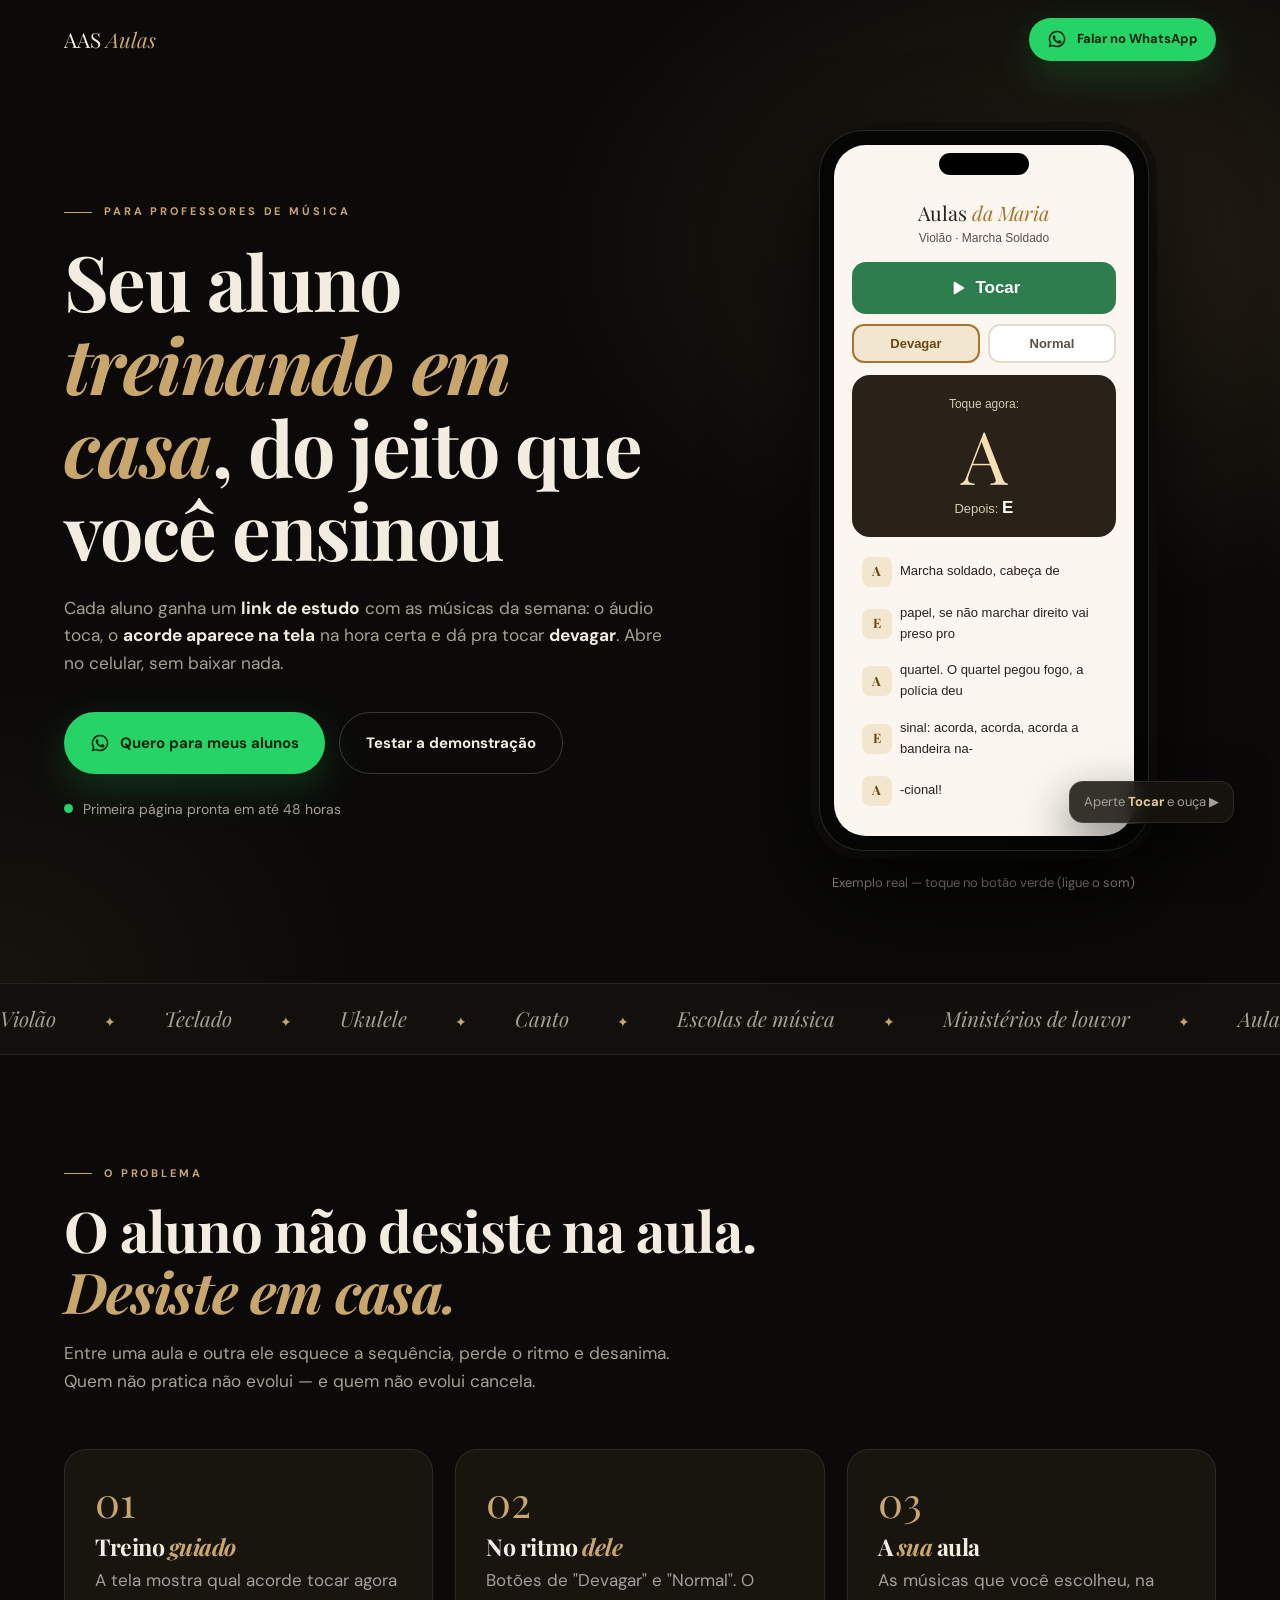
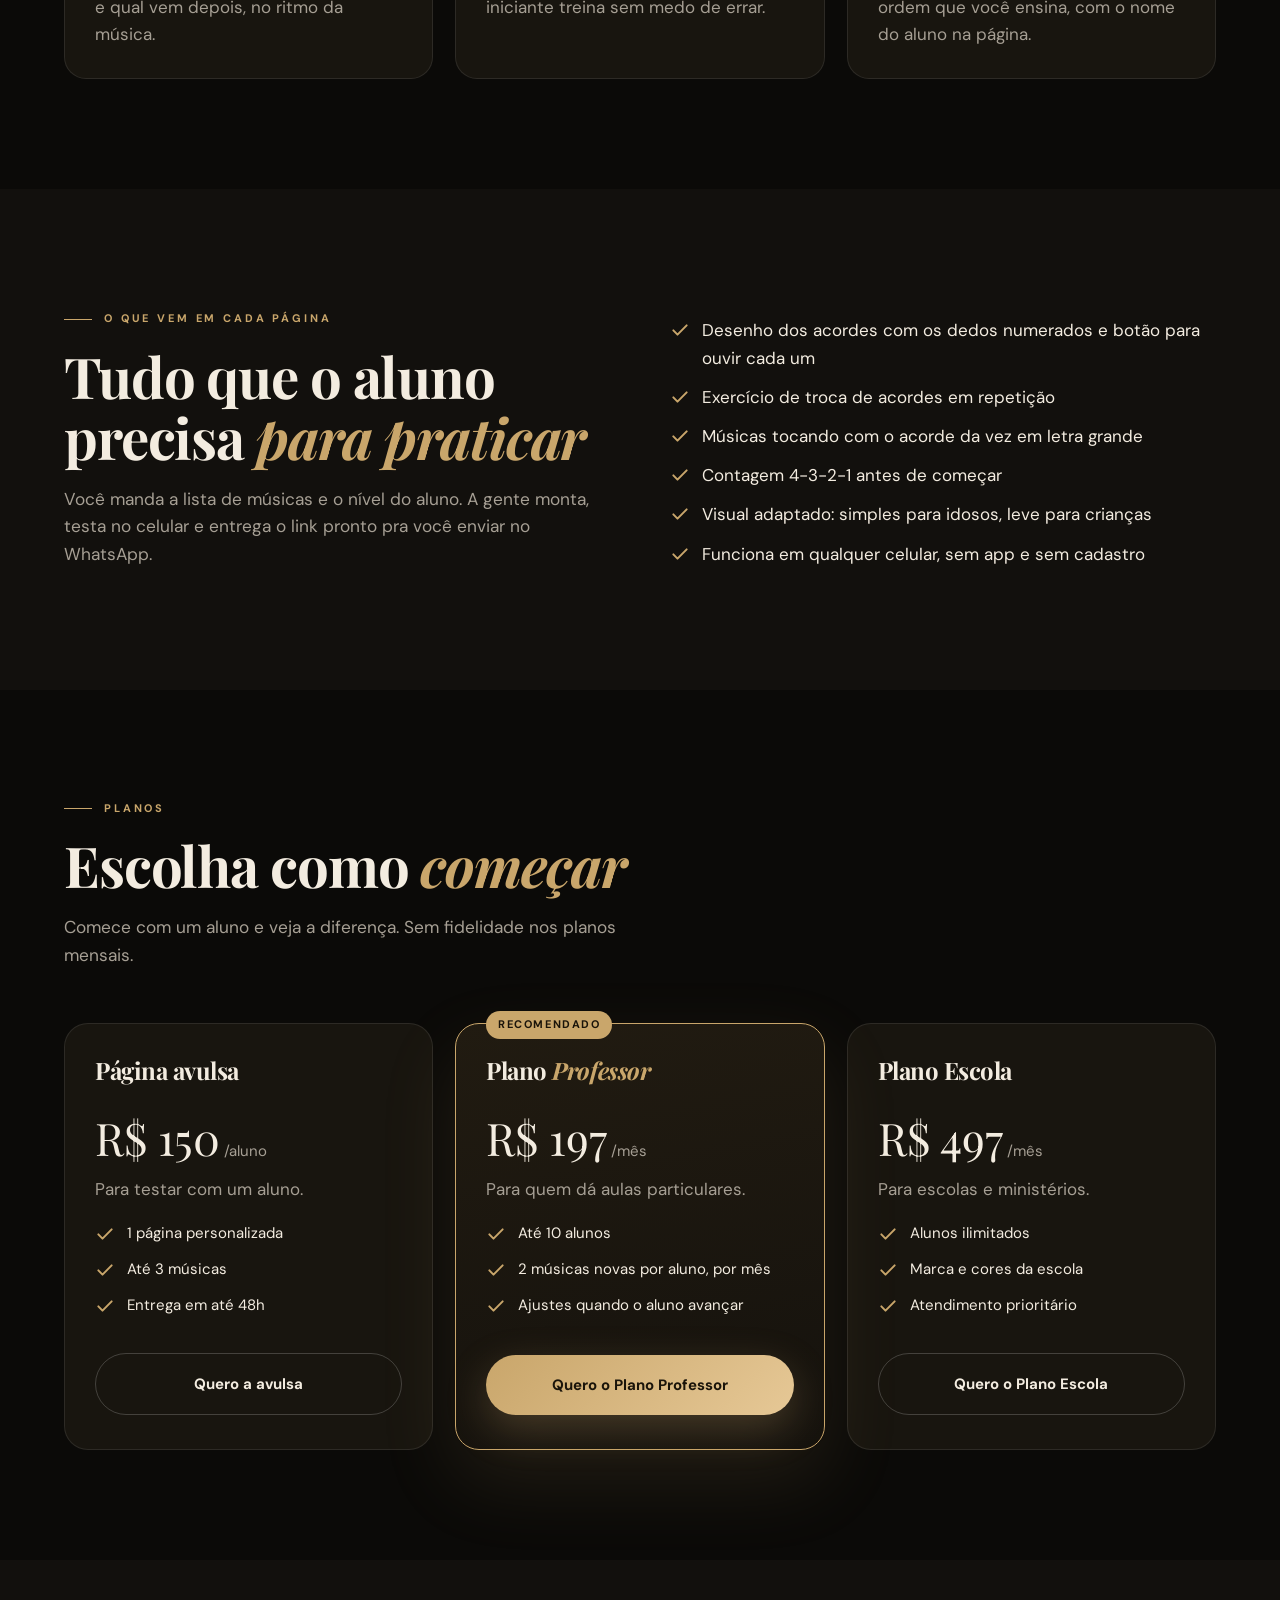
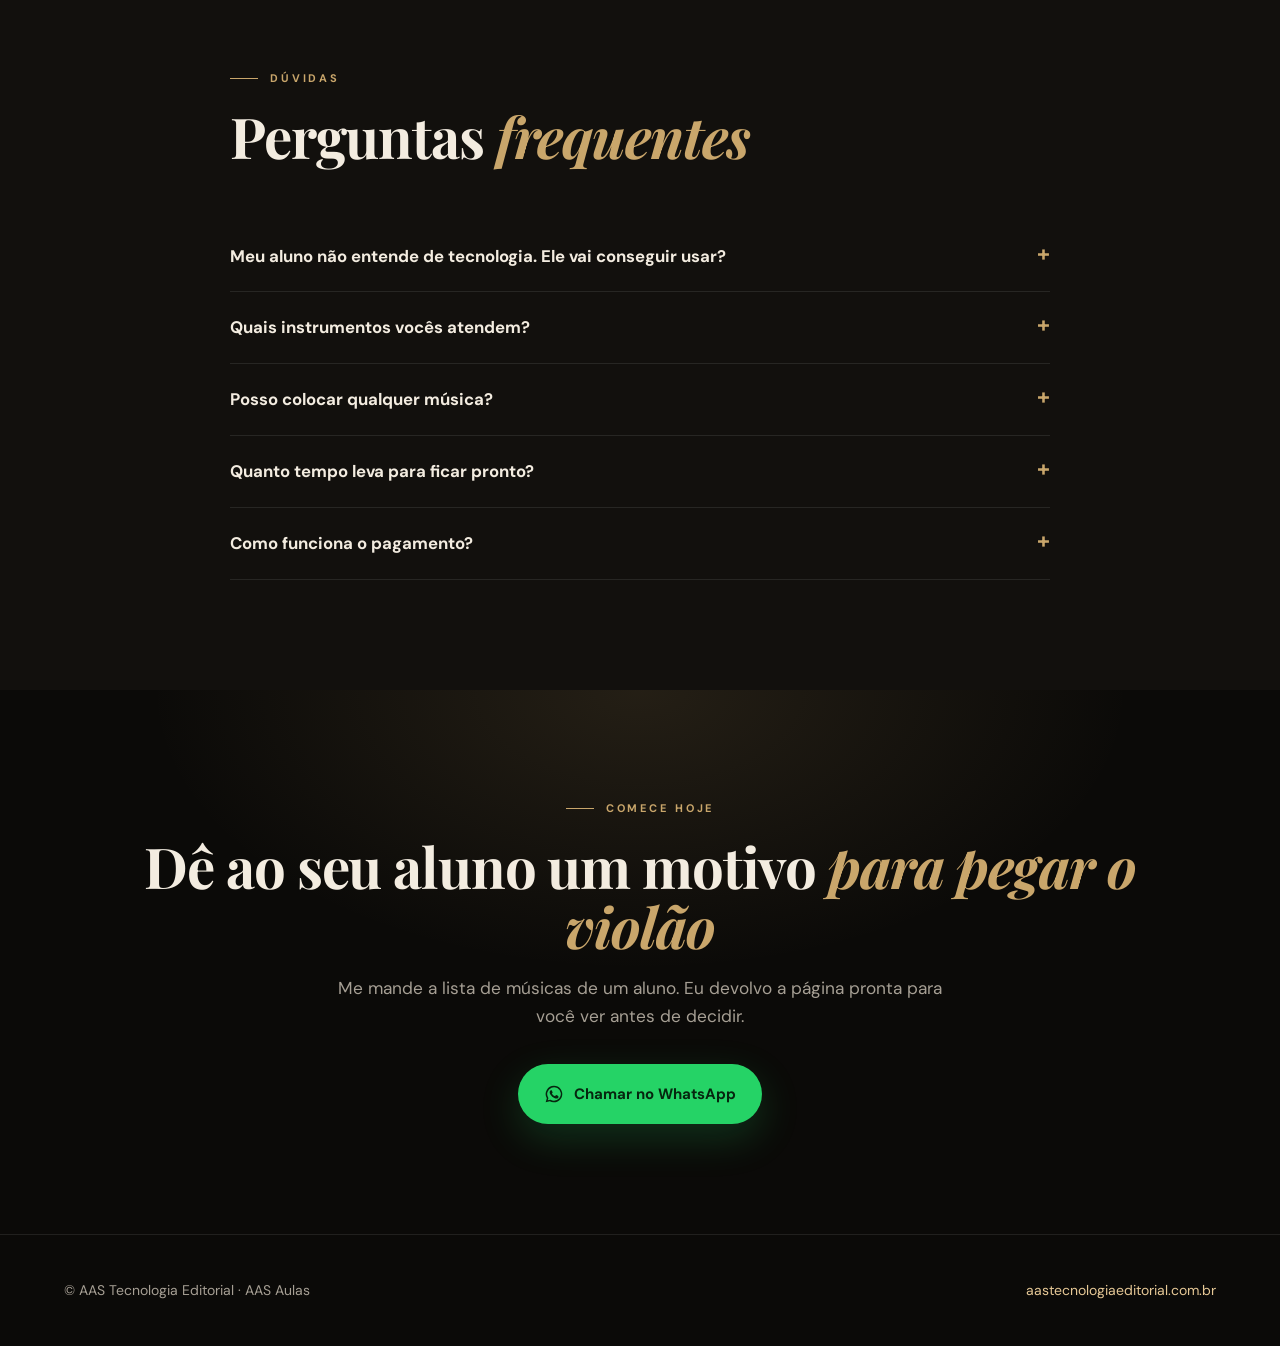
==== aulas/index.html @ a8a1e113 "Adiciona página AAS Aulas (/aulas) para professores de música Co-Authored-By: Claude Opus 5.5 <norep" ====
<!DOCTYPE html>
<html lang="pt-BR">
<head>
<meta charset="utf-8">
<meta name="viewport" content="width=device-width,initial-scale=1">
<title>AAS Aulas — aula interativa para professores de música</title>
<meta name="description" content="Páginas de estudo com áudio e acordes na tela para os alunos do seu curso de música treinarem em casa. Um link por aluno, sem baixar nada.">
<meta name="theme-color" content="#0b0a08">
<meta property="og:title" content="AAS Aulas — seu aluno treinando em casa">
<meta property="og:description" content="Páginas de estudo com áudio e acordes na tela, feitas para os alunos de cada professor.">
<meta name="twitter:card" content="summary">
<link rel="preconnect" href="https://fonts.googleapis.com">
<link rel="preconnect" href="https://fonts.gstatic.com" crossorigin>
<link href="https://fonts.googleapis.com/css2?family=Playfair+Display:ital,wght@0,600;0,700;1,600&family=DM+Sans:wght@400;500;700&display=swap" rel="stylesheet">
<style>
:root{--bg:#0b0a08;--bg2:#12100d;--panel:#18150f;--line:#ffffff17;--gold:#c9a66b;--gold2:#e6c896;--cream:#f3ece0;--muted:#a69f94;--wa:#25d366;
--serif:'Playfair Display',Georgia,serif;--sans:'DM Sans',system-ui,sans-serif}
*{box-sizing:border-box;margin:0;padding:0}
html{scroll-behavior:smooth}
body{background:var(--bg);color:var(--cream);font-family:var(--sans);font-size:17px;line-height:1.6;-webkit-font-smoothing:antialiased;overflow-x:hidden}
.wrap{width:min(1180px,90%);margin:auto}
section{padding:110px 0}
.alt{background:var(--bg2)}
.eyebrow{display:flex;align-items:center;gap:12px;font-size:11px;text-transform:uppercase;letter-spacing:.26em;color:var(--gold);font-weight:700;margin-bottom:18px}
.eyebrow::before{content:"";width:28px;height:1px;background:var(--gold)}
h1,h2,h3{font-family:var(--serif);letter-spacing:-.02em;line-height:1.08}
h1{font-size:clamp(2.6rem,6vw,5.4rem)}
h2{font-size:clamp(2.1rem,4.4vw,3.6rem);margin-bottom:18px}
h3{font-size:1.45rem;margin-bottom:8px}
h1 em,h2 em,h3 em{color:var(--gold);font-style:italic}
.lead{color:var(--muted);font-size:1.08rem;max-width:620px}
.lead b,.card b{color:var(--cream)}
.head{max-width:720px;margin-bottom:54px}
header{position:fixed;inset:0 0 auto;z-index:50;padding:18px 0;transition:.4s}
header.scrolled{background:#0b0a08cc;backdrop-filter:blur(14px);-webkit-backdrop-filter:blur(14px);border-bottom:1px solid var(--line);padding:12px 0}
header .wrap{display:flex;justify-content:space-between;align-items:center;gap:14px}
.logo{font-family:var(--serif);font-size:1.3rem}.logo em{color:var(--gold)}
.btn{display:inline-flex;align-items:center;justify-content:center;gap:10px;padding:18px 26px;border-radius:999px;font-weight:700;font-size:15px;border:0;cursor:pointer;text-decoration:none;transition:.3s;font-family:var(--sans)}
.btn:hover{transform:translateY(-3px)}
.btn:focus-visible,button:focus-visible{outline:2px solid var(--gold2);outline-offset:3px}
.btn svg{width:20px;height:20px}
.btn-gold{background:linear-gradient(135deg,var(--gold),var(--gold2));color:#1a140a;box-shadow:0 14px 40px #c9a66b44}
.btn-wa{background:var(--wa);color:#06260f;box-shadow:0 14px 40px #25d36633}
.btn-ghost{background:transparent;color:var(--cream);border:1px solid #ffffff30}
.btn-sm{padding:11px 18px;font-size:13px}
.hero{min-height:100svh;display:flex;align-items:center;padding:130px 0 90px;background:radial-gradient(900px 600px at 85% 25%,#c9a66b22,transparent 60%),radial-gradient(600px 500px at 0 100%,#c9a66b10,transparent 60%)}
.hero-grid{display:grid;grid-template-columns:1.15fr .85fr;gap:60px;align-items:center}
.hero-grid>*,.grid3>*,.grid2>*,.plans>*{min-width:0}
.hero .lead{margin:24px 0 34px}
.actions{display:flex;gap:14px;flex-wrap:wrap}
.trust{display:flex;align-items:center;gap:10px;margin-top:24px;color:var(--muted);font-size:14px}
.dot{width:9px;height:9px;border-radius:50%;background:var(--wa);animation:blink 1.6s infinite}
@keyframes blink{50%{opacity:.3}}
/* phone */
.phone{position:relative;width:min(330px,100%);margin:auto;background:#050504;border:1px solid #ffffff22;border-radius:44px;padding:14px;box-shadow:0 40px 100px #000c,0 0 0 8px #15120d}
.phone::before{content:"";position:absolute;top:22px;left:50%;transform:translateX(-50%);width:90px;height:22px;border-radius:20px;background:#000;z-index:2}
.screen{background:#fbf7f0;color:#2a2118;border-radius:32px;padding:52px 18px 22px;min-height:560px;font-family:Verdana,sans-serif}
.screen .t{font-family:var(--serif);font-size:1.25rem;text-align:center}
.screen .t em{color:#a8742c}
.screen .sub{text-align:center;font-size:12px;color:#5c5046;margin-bottom:14px}
.sp{display:flex;gap:8px;margin-top:10px}
.sp button{flex:1;padding:10px;border-radius:12px;border:2px solid #e6dccd;background:#fff;font-weight:700;color:#5c5046;font-size:13px;cursor:pointer}
.sp button[aria-pressed=true]{border-color:#a8742c;background:#f3e6cf;color:#6a4614}
.pplay{width:100%;padding:16px;border:0;border-radius:14px;background:#2e7d4f;color:#fff;font-weight:700;font-size:17px;cursor:pointer;display:flex;align-items:center;justify-content:center;gap:8px}
.pplay.on{background:#b23a2e}
.pplay svg{width:20px;height:20px}
.dark{margin-top:12px;background:#2a2118;border-radius:18px;text-align:center;padding:14px 10px 16px;color:#fff}
.dark small{font-size:12px;color:#d8c9b2}
.dark .now{font-family:var(--serif);font-size:4.6rem;line-height:1.05;color:#f6dfb5}
.dark .nx{font-size:13px;color:#d8c9b2}.dark .nx b{color:#fff;font-size:17px}
.lyr{margin-top:12px;font-size:13px}
.lyr div{display:flex;gap:8px;align-items:center;padding:6px 8px;border-radius:10px;border:2px solid transparent}
.lyr i{font-style:normal;flex:none;width:30px;height:30px;border-radius:8px;display:grid;place-items:center;background:#f3e6cf;color:#6a4614;font-family:var(--serif);font-weight:700}
.lyr .on{background:#fff6e4;border-color:#a8742c}.lyr .on i{background:#a8742c;color:#fff}
.seal{position:absolute;right:-18px;bottom:70px;background:#18150fdd;backdrop-filter:blur(10px);-webkit-backdrop-filter:blur(10px);border:1px solid var(--line);border-radius:14px;padding:10px 14px;font-size:13px;color:var(--muted);box-shadow:0 20px 50px #0008}
.seal b{color:var(--gold2)}
.tap{text-align:center;color:var(--muted);font-size:13px;margin-top:22px}
.marquee{border-block:1px solid var(--line);overflow:hidden;padding:18px 0;background:var(--bg2)}
.track{display:flex;gap:48px;width:max-content;animation:mq 32s linear infinite;font-family:var(--serif);font-style:italic;font-size:1.3rem;color:var(--muted)}
.track span::after{content:"✦";color:var(--gold);margin-left:48px;font-style:normal;font-size:.9rem}
@keyframes mq{to{transform:translateX(-50%)}}
.grid3{display:grid;grid-template-columns:repeat(3,1fr);gap:22px}
.grid2{display:grid;grid-template-columns:1fr 1fr;gap:22px}
.card{background:var(--panel);border:1px solid var(--line);border-radius:22px;padding:30px;color:var(--muted)}
.card h3{color:var(--cream)}
.num{font-family:var(--serif);font-size:2.6rem;color:var(--gold);line-height:1;margin-bottom:12px}
.check{list-style:none;margin-top:6px}
.check li{display:flex;gap:12px;margin:12px 0;color:var(--cream)}
.check svg{flex:none;width:20px;height:20px;margin-top:3px;color:var(--gold)}
.plans{display:grid;grid-template-columns:repeat(3,1fr);gap:22px;align-items:stretch}
.plan{display:flex;flex-direction:column;background:var(--panel);border:1px solid var(--line);border-radius:24px;padding:34px 30px}
.plan.best{border-color:var(--gold);background:linear-gradient(170deg,#211b11,#15120d);box-shadow:0 30px 80px #c9a66b1f;position:relative}
.plan.best::before{content:"Recomendado";position:absolute;top:-13px;left:30px;background:var(--gold);color:#1a140a;font-size:11px;font-weight:700;letter-spacing:.14em;text-transform:uppercase;padding:5px 12px;border-radius:999px}
.plan h3{font-size:1.5rem}
.price{font-family:var(--serif);font-size:2.8rem;color:var(--cream);margin:10px 0 2px}
.price small{font-family:var(--sans);font-size:15px;color:var(--muted)}
.plan .check{flex:1;margin-bottom:24px}
.plan .check li{font-size:15px}
.plan .btn{width:100%}
details{border-bottom:1px solid var(--line);padding:22px 0}
summary{cursor:pointer;font-weight:700;font-size:1.05rem;list-style:none;display:flex;justify-content:space-between;gap:12px}
summary::-webkit-details-marker{display:none}
summary::after{content:"+";color:var(--gold);font-size:1.4rem;line-height:1}
details[open] summary::after{content:"–"}
details p{color:var(--muted);margin-top:10px}
.final{text-align:center;background:radial-gradient(700px 400px at 50% 0,#c9a66b22,transparent 70%)}
.final .lead{margin:0 auto 34px}
footer{padding:44px 0;border-top:1px solid var(--line);color:var(--muted);font-size:14px}
footer .wrap{display:flex;justify-content:space-between;gap:16px;flex-wrap:wrap}
footer a{color:var(--gold2);text-decoration:none}
.fab{position:fixed;right:18px;bottom:18px;width:60px;height:60px;border-radius:50%;background:var(--wa);display:none;place-items:center;z-index:60;box-shadow:0 14px 34px #0008}
.fab svg{width:30px;height:30px;color:#fff}
.rv{opacity:0;transform:translateY(28px);transition:opacity .9s,transform .9s}.rv.in{opacity:1;transform:none}
@media(max-width:980px){.hero-grid,.grid3,.grid2,.plans{grid-template-columns:1fr}section{padding:76px 0}.seal{right:0}.plan.best{order:-1}}
@media(max-width:620px){.actions .btn{width:100%}.fab{display:grid}header .btn{display:none}.card,.plan{padding:26px 22px}}
@media(prefers-reduced-motion:reduce){*{animation:none!important;transition:none!important;scroll-behavior:auto!important}.rv{opacity:1;transform:none}}
</style>
</head>
<body>
<svg width="0" height="0" style="position:absolute" aria-hidden="true">
<symbol id="i-play" viewBox="0 0 24 24"><path fill="currentColor" d="M8 5.5v13a1 1 0 0 0 1.5.86l10.5-6.5a1 1 0 0 0 0-1.72L9.5 4.64A1 1 0 0 0 8 5.5z"/></symbol>
<symbol id="i-stop" viewBox="0 0 24 24"><rect fill="currentColor" x="6" y="6" width="12" height="12" rx="2"/></symbol>
<symbol id="i-check" viewBox="0 0 24 24"><path fill="none" stroke="currentColor" stroke-width="2.4" stroke-linecap="round" stroke-linejoin="round" d="M4 12.5l5 5L20 6.5"/></symbol>
<symbol id="i-wa" viewBox="0 0 24 24"><path fill="currentColor" d="M12 2a10 10 0 0 0-8.6 15.1L2 22l5-1.3A10 10 0 1 0 12 2zm0 18.2a8.2 8.2 0 0 1-4.2-1.2l-.3-.2-3 .8.8-2.9-.2-.3A8.2 8.2 0 1 1 12 20.2zm4.5-6.1c-.2-.1-1.5-.7-1.7-.8s-.4-.1-.6.1-.7.8-.8 1-.3.2-.5.1a6.7 6.7 0 0 1-3.3-2.9c-.3-.4.3-.4.7-1.4.1-.2 0-.3 0-.4l-.8-1.8c-.2-.5-.4-.4-.6-.4h-.5a1 1 0 0 0-.7.3 3 3 0 0 0-.9 2.2 5.2 5.2 0 0 0 1.1 2.7 11.8 11.8 0 0 0 4.5 4c1.7.7 2.3.8 3.2.6.5-.1 1.5-.6 1.7-1.2s.2-1.1.1-1.2l-.4-.2z"/></symbol>
</svg>

<header id="hdr"><div class="wrap">
  <div class="logo">AAS <em>Aulas</em></div>
  <a class="btn btn-wa btn-sm wa-link" data-msg="topo" href="#"><svg><use href="#i-wa"/></svg>Falar no WhatsApp</a>
</div></header>

<main>
<section class="hero"><div class="wrap hero-grid">
  <div class="rv">
    <div class="eyebrow">Para professores de música</div>
    <h1>Seu aluno <em>treinando em casa</em>, do jeito que você ensinou</h1>
    <p class="lead">Cada aluno ganha um <b>link de estudo</b> com as músicas da semana: o áudio toca, o <b>acorde aparece na tela</b> na hora certa e dá pra tocar <b>devagar</b>. Abre no celular, sem baixar nada.</p>
    <div class="actions">
      <a class="btn btn-wa wa-link" data-msg="hero" href="#"><svg><use href="#i-wa"/></svg>Quero para meus alunos</a>
      <a class="btn btn-ghost" href="#demo">Testar a demonstração</a>
    </div>
    <div class="trust"><span class="dot"></span>Primeira página pronta em até 48 horas</div>
  </div>
  <div class="rv" id="demo" style="position:relative">
    <div class="phone"><div class="screen">
      <div class="t">Aulas <em>da Maria</em></div>
      <div class="sub">Violão · Marcha Soldado</div>
      <button class="pplay" id="dPlay"><svg><use href="#i-play"/></svg><span>Tocar</span></button>
      <div class="sp"><button data-sp="slow" aria-pressed="true">Devagar</button><button data-sp="normal" aria-pressed="false">Normal</button></div>
      <div class="dark"><small id="dLab">Toque agora:</small><div class="now" id="dNow">A</div><div class="nx" id="dNx">Depois: <b>E</b></div></div>
      <div class="lyr" id="dLyr"></div>
    </div></div>
    <div class="seal">Aperte <b>Tocar</b> e ouça ▶</div>
    <p class="tap">Exemplo real — toque no botão verde (ligue o som)</p>
  </div>
</div></section>

<div class="marquee" aria-hidden="true"><div class="track">
<span>Violão</span><span>Teclado</span><span>Ukulele</span><span>Canto</span><span>Escolas de música</span><span>Ministérios de louvor</span><span>Aulas particulares</span>
<span>Violão</span><span>Teclado</span><span>Ukulele</span><span>Canto</span><span>Escolas de música</span><span>Ministérios de louvor</span><span>Aulas particulares</span>
</div></div>

<section><div class="wrap">
  <div class="head rv"><div class="eyebrow">O problema</div><h2>O aluno não desiste na aula. <em>Desiste em casa.</em></h2>
  <p class="lead">Entre uma aula e outra ele esquece a sequência, perde o ritmo e desanima. Quem não pratica não evolui — e quem não evolui cancela.</p></div>
  <div class="grid3">
    <div class="card rv"><div class="num">01</div><h3>Treino <em>guiado</em></h3><p>A tela mostra qual acorde tocar agora e qual vem depois, no ritmo da música.</p></div>
    <div class="card rv"><div class="num">02</div><h3>No ritmo <em>dele</em></h3><p>Botões de "Devagar" e "Normal". O iniciante treina sem medo de errar.</p></div>
    <div class="card rv"><div class="num">03</div><h3>A <em>sua</em> aula</h3><p>As músicas que você escolheu, na ordem que você ensina, com o nome do aluno na página.</p></div>
  </div>
</div></section>

<section class="alt"><div class="wrap grid2" style="align-items:center;gap:60px">
  <div class="rv"><div class="eyebrow">O que vem em cada página</div><h2>Tudo que o aluno precisa <em>para praticar</em></h2>
  <p class="lead">Você manda a lista de músicas e o nível do aluno. A gente monta, testa no celular e entrega o link pronto pra você enviar no WhatsApp.</p></div>
  <ul class="check rv">
    <li><svg><use href="#i-check"/></svg>Desenho dos acordes com os dedos numerados e botão para ouvir cada um</li>
    <li><svg><use href="#i-check"/></svg>Exercício de troca de acordes em repetição</li>
    <li><svg><use href="#i-check"/></svg>Músicas tocando com o acorde da vez em letra grande</li>
    <li><svg><use href="#i-check"/></svg>Contagem 4-3-2-1 antes de começar</li>
    <li><svg><use href="#i-check"/></svg>Visual adaptado: simples para idosos, leve para crianças</li>
    <li><svg><use href="#i-check"/></svg>Funciona em qualquer celular, sem app e sem cadastro</li>
  </ul>
</div></section>

<section id="planos"><div class="wrap">
  <div class="head rv"><div class="eyebrow">Planos</div><h2>Escolha como <em>começar</em></h2>
  <p class="lead">Comece com um aluno e veja a diferença. Sem fidelidade nos planos mensais.</p></div>
  <div class="plans">
    <div class="plan rv"><h3>Página avulsa</h3><div class="price">R$ 150<small> /aluno</small></div><p style="color:var(--muted)">Para testar com um aluno.</p>
      <ul class="check"><li><svg><use href="#i-check"/></svg>1 página personalizada</li><li><svg><use href="#i-check"/></svg>Até 3 músicas</li><li><svg><use href="#i-check"/></svg>Entrega em até 48h</li></ul>
      <a class="btn btn-ghost wa-link" data-msg="avulsa" href="#">Quero a avulsa</a></div>
    <div class="plan best rv"><h3>Plano <em>Professor</em></h3><div class="price">R$ 197<small> /mês</small></div><p style="color:var(--muted)">Para quem dá aulas particulares.</p>
      <ul class="check"><li><svg><use href="#i-check"/></svg>Até 10 alunos</li><li><svg><use href="#i-check"/></svg>2 músicas novas por aluno, por mês</li><li><svg><use href="#i-check"/></svg>Ajustes quando o aluno avançar</li></ul>
      <a class="btn btn-gold wa-link" data-msg="professor" href="#">Quero o Plano Professor</a></div>
    <div class="plan rv"><h3>Plano Escola</h3><div class="price">R$ 497<small> /mês</small></div><p style="color:var(--muted)">Para escolas e ministérios.</p>
      <ul class="check"><li><svg><use href="#i-check"/></svg>Alunos ilimitados</li><li><svg><use href="#i-check"/></svg>Marca e cores da escola</li><li><svg><use href="#i-check"/></svg>Atendimento prioritário</li></ul>
      <a class="btn btn-ghost wa-link" data-msg="escola" href="#">Quero o Plano Escola</a></div>
  </div>
</div></section>

<section class="alt"><div class="wrap" style="max-width:820px">
  <div class="head rv"><div class="eyebrow">Dúvidas</div><h2>Perguntas <em>frequentes</em></h2></div>
  <div class="rv">
    <details><summary>Meu aluno não entende de tecnologia. Ele vai conseguir usar?</summary><p>Sim. É um link que abre no navegador do celular, com botões grandes. Foi pensado primeiro para uma aluna idosa.</p></details>
    <details><summary>Quais instrumentos vocês atendem?</summary><p>Violão e ukulele hoje, com acordes e batida. Teclado e canto sob consulta — chame no WhatsApp e conte como são suas aulas.</p></details>
    <details><summary>Posso colocar qualquer música?</summary><p>Sim, com os acordes e as partes da música. Em músicas com direitos autorais a letra não é publicada na página; o aluno acompanha pela cifra que você já usa.</p></details>
    <details><summary>Quanto tempo leva para ficar pronto?</summary><p>A primeira página em até 48 horas depois de recebermos a lista de músicas. Atualizações do plano mensal, em até 2 dias úteis.</p></details>
    <details><summary>Como funciona o pagamento?</summary><p>Pix ou cartão. A página avulsa é paga uma vez; os planos são mensais e podem ser cancelados quando quiser.</p></details>
  </div>
</div></section>

<section class="final"><div class="wrap rv">
  <div class="eyebrow" style="justify-content:center">Comece hoje</div>
  <h2>Dê ao seu aluno um motivo <em>para pegar o violão</em></h2>
  <p class="lead">Me mande a lista de músicas de um aluno. Eu devolvo a página pronta para você ver antes de decidir.</p>
  <a class="btn btn-wa wa-link" data-msg="final" href="#"><svg><use href="#i-wa"/></svg>Chamar no WhatsApp</a>
</div></section>
</main>

<footer><div class="wrap"><span>© AAS Tecnologia Editorial · AAS Aulas</span><a href="https://aastecnologiaeditorial.com.br/">aastecnologiaeditorial.com.br</a></div></footer>
<a class="fab wa-link" data-msg="flutuante" href="#" aria-label="Falar no WhatsApp"><svg><use href="#i-wa"/></svg></a>

<div id="dA" hidden></div><div id="dE" hidden></div>

<script>
(function(){
"use strict";
var WHATS='5519989522187';
var msgs={
 topo:'Olá! Vi a página AAS Aulas e quero saber mais sobre as páginas de estudo para alunos.',
 hero:'Olá! Sou professor(a) de música e quero páginas de estudo para os meus alunos. Como funciona?',
 avulsa:'Olá! Quero testar a Página avulsa (R$ 150) com um aluno.',
 professor:'Olá! Tenho interesse no Plano Professor (R$ 197/mês) da AAS Aulas.',
 escola:'Olá! Tenho uma escola/ministério e quero saber do Plano Escola da AAS Aulas.',
 final:'Olá! Quero mandar a lista de músicas de um aluno para ver a página pronta.',
 flutuante:'Olá! Vim pela página AAS Aulas.'
};
document.querySelectorAll('.wa-link').forEach(function(a){
  a.href='https://wa.me/'+WHATS+'?text='+encodeURIComponent(msgs[a.dataset.msg]||msgs.topo);
  a.target='_blank';a.rel='noopener noreferrer';
});
var hdr=document.getElementById('hdr');function os(){hdr.classList.toggle('scrolled',scrollY>30);}addEventListener('scroll',os,{passive:true});os();
if('IntersectionObserver' in window){var io=new IntersectionObserver(function(es){es.forEach(function(e){if(e.isIntersecting){e.target.classList.add('in');io.unobserve(e.target);}});},{threshold:.12});document.querySelectorAll('.rv').forEach(function(x){io.observe(x);});}
else document.querySelectorAll('.rv').forEach(function(x){x.classList.add('in');});

var OPEN=[82.41,110.00,146.83,196.00,246.94,329.63];
var CHORDS={A:{frets:[-1,0,2,2,2,0],fingers:[0,0,1,2,3,0]},E:{frets:[0,2,2,1,0,0],fingers:[0,2,3,1,0,0]}};
function freqOf(s,f){return OPEN[s]*Math.pow(2,f/12);}

/* Diagrama */
function diagram(key){
  var c=CHORDS[key],W=170,H=200,x0=22,y0=38,sx=25,fy=36,s='<svg viewBox="0 0 '+W+' '+H+'" role="img" aria-label="Posição do acorde '+key+'">';
  s+='<rect x="'+x0+'" y="'+(y0-7)+'" width="'+(sx*5)+'" height="7" rx="2" fill="#2a2118"/>';
  for(var f=1;f<=4;f++)s+='<line x1="'+x0+'" y1="'+(y0+f*fy)+'" x2="'+(x0+sx*5)+'" y2="'+(y0+f*fy)+'" stroke="#bfb2a0" stroke-width="2"/>';
  for(var i=0;i<6;i++){
    var x=x0+i*sx,fr=c.frets[i];
    s+='<line x1="'+x+'" y1="'+y0+'" x2="'+x+'" y2="'+(y0+4*fy)+'" stroke="#5c5046" stroke-width="'+(2.6-i*0.3)+'"/>';
    if(fr<0)s+='<text x="'+x+'" y="'+(y0-14)+'" fill="#b23a2e" font-size="20" font-weight="700" text-anchor="middle" font-family="Verdana">×</text>';
    else if(fr===0)s+='<circle cx="'+x+'" cy="'+(y0-20)+'" r="6" fill="none" stroke="#2e7d4f" stroke-width="2.5"/>';
    else{var y=y0+(fr-.5)*fy;s+='<circle cx="'+x+'" cy="'+y+'" r="11.5" fill="#a8742c"/><text x="'+x+'" y="'+(y+5.5)+'" fill="#fff" font-size="15" font-weight="700" text-anchor="middle" font-family="Verdana">'+c.fingers[i]+'</text>';}
  }
  s+='<text x="'+(x0-10)+'" y="'+(y0+fy*.5+5)+'" fill="#5c5046" font-size="12" text-anchor="end" font-family="Verdana">1</text>';
  s+='<text x="'+(x0-10)+'" y="'+(y0+fy*1.5+5)+'" fill="#5c5046" font-size="12" text-anchor="end" font-family="Verdana">2</text>';
  s+='<text x="'+(W/2)+'" y="'+(H-6)+'" fill="#5c5046" font-size="13" text-anchor="middle" font-family="Verdana">grossa ← → fina</text>';
  return s+'</svg>';
}
document.getElementById('dA').innerHTML=diagram('A');
document.getElementById('dE').innerHTML=diagram('E');

/* Áudio: violão sintetizado */
var ctx=null,master=null,cache={};
function ensureAudio(){
  if(!ctx){var AC=window.AudioContext||window.webkitAudioContext;if(!AC)return false;ctx=new AC();
    var comp=ctx.createDynamicsCompressor();comp.threshold.value=-16;comp.ratio.value=4;
    var lp=ctx.createBiquadFilter();lp.type='lowpass';lp.frequency.value=4200;
    master=ctx.createGain();master.gain.value=0.7;master.connect(lp);lp.connect(comp);comp.connect(ctx.destination);}
  if(ctx.state==='suspended'){try{ctx.resume();}catch(e){}}
  return true;
}
function pluckBuf(freq){
  var k=freq.toFixed(2);if(cache[k])return cache[k];
  var sr=ctx.sampleRate,N=Math.max(2,Math.round(sr/freq)),len=Math.floor(sr*2.6),buf=ctx.createBuffer(1,len,sr),d=buf.getChannelData(0),ring=new Float32Array(N),i,prev=0;
  for(i=0;i<N;i++){prev=prev*.5+(Math.random()*2-1)*.5;ring[i]=prev;}
  var decay=Math.pow(.5,1/(freq*1.15)),idx=0;
  for(i=0;i<len;i++){var a=ring[idx],b=ring[(idx+1)%N];d[i]=a;ring[idx]=decay*.5*(a+b);idx=(idx+1)%N;}
  for(i=0;i<60;i++)d[i]*=i/60;
  return cache[k]=buf;
}
function newBus(){var g=ctx.createGain();g.connect(master);return{g:g,last:[]};}
function killBus(bus){if(!bus)return;var g=bus.g;g.gain.setTargetAtTime(0,ctx.currentTime,.04);setTimeout(function(){try{g.disconnect();}catch(e){}},500);}
function note(bus,s,freq,t,vel){
  var src=ctx.createBufferSource();src.buffer=pluckBuf(freq);var g=ctx.createGain();g.gain.setValueAtTime(vel,t);
  src.connect(g);g.connect(bus.g);if(bus.last[s]){try{bus.last[s].gain.setTargetAtTime(0,t,.025);}catch(e){}}bus.last[s]=g;src.start(t);src.stop(t+2.6);
}
function strum(bus,key,t,dir,vel,spread){
  var c=CHORDS[key],list=[];for(var i=0;i<6;i++)if(c.frets[i]>=0)list.push(i);
  if(dir==='U')list=list.filter(function(s){return s>=2;}).reverse();
  spread=spread||.011;
  list.forEach(function(s,j){note(bus,s,freqOf(s,c.frets[s]),t+j*spread*(.85+Math.random()*.3),vel*(dir==='U'?.6:1)*(.85+Math.random()*.15)*.32);});
}
function click(bus,t,acc){var o=ctx.createOscillator(),g=ctx.createGain();o.frequency.value=acc?1500:1000;g.gain.setValueAtTime(.0001,t);g.gain.exponentialRampToValueAtTime(acc?.5:.35,t+.002);g.gain.exponentialRampToValueAtTime(.0001,t+.06);o.connect(g);g.connect(bus.g);o.start(t);o.stop(t+.08);}

var chordBus=null;
document.querySelectorAll('[data-hear]').forEach(function(b){b.addEventListener('click',function(){
  if(!ensureAudio())return;stopAll();killBus(chordBus);chordBus=newBus();strum(chordBus,b.dataset.hear,ctx.currentTime+.05,'D',1,.03);
});});

/* Músicas */

function stopAll(){}
var PAT={per:2,hits:[[0,'D',1],[1,'U',.7]]};
var SEGS=[['A',8,'Marcha soldado, cabeça de'],['E',8,'papel, se não marchar direito vai preso pro'],['A',8,'quartel. O quartel pegou fogo, a polícia deu'],['E',8,'sinal: acorda, acorda, acorda a bandeira na-'],['A',8,'-cional!']];
var lyr=document.getElementById('dLyr');lyr.innerHTML=SEGS.map(function(s){return '<div><i>'+s[0]+'</i><span>'+s[2]+'</span></div>';}).join('');
var lines=lyr.children,btn=document.getElementById('dPlay'),nowE=document.getElementById('dNow'),nxE=document.getElementById('dNx'),labE=document.getElementById('dLab');
var speed=72,st={on:false};
document.querySelectorAll('[data-sp]').forEach(function(b){b.addEventListener('click',function(){speed=b.dataset.sp==='slow'?72:96;document.querySelectorAll('[data-sp]').forEach(function(x){x.setAttribute('aria-pressed',x===b?'true':'false');});if(st.on){stop();start();}});});
function setLine(i){for(var j=0;j<lines.length;j++)lines[j].classList.toggle('on',j===i);}
function start(){
  if(!ensureAudio())return;var spb=60/speed,t0=ctx.currentTime+.2,bus=newBus(),t,tl=[],g=0,i,b;
  for(i=0;i<4;i++)click(bus,t0+i*spb,i===0);t=t0+4*spb;
  SEGS.forEach(function(seg,si){var s0=t;for(b=0;b<seg[1];b++){var bt=t+b*spb,pos=g%2;PAT.hits.forEach(function(x){strum(bus,seg[0],bt+x[0]*spb/2,x[1],x[2]*(pos===0?1.1:.9));});g++;}t+=seg[1]*spb;tl.push({s:s0,e:t,i:si});});
  strum(bus,'A',t,'D',1,.025);
  st={on:true,bus:bus,t0:t0,spb:spb,tl:tl,end:t+1.6};
  btn.classList.add('on');btn.innerHTML='<svg><use href="#i-stop"/></svg><span>Parar</span>';loop();
}
function stop(){if(!st.on)return;st.on=false;cancelAnimationFrame(st.raf);killBus(st.bus);btn.classList.remove('on');btn.innerHTML='<svg><use href="#i-play"/></svg><span>Tocar</span>';nowE.textContent='A';labE.textContent='Toque agora:';nxE.innerHTML='Depois: <b>E</b>';setLine(-1);}
function loop(){
  if(!st.on)return;var now=ctx.currentTime,s0=st.t0+4*st.spb;
  if(now<s0){var n=4-Math.max(0,Math.floor((now-st.t0)/st.spb));labE.textContent='Prepare-se…';nowE.textContent=n<1?1:n;nxE.innerHTML='Começa com: <b>A</b>';}
  else{for(var i=0;i<st.tl.length;i++){var c=st.tl[i];if(now>=c.s&&now<c.e){labE.textContent='Toque agora:';nowE.textContent=SEGS[i][0];nxE.innerHTML=SEGS[i+1]?'Depois: <b>'+SEGS[i+1][0]+'</b>':'<b>Último!</b>';if(!lines[i].classList.contains('on'))setLine(i);break;}}}
  if(now>=st.end){stop();return;}st.raf=requestAnimationFrame(loop);
}
btn.addEventListener('click',function(){st.on?stop():start();});
})();
</script>
</body>
</html>
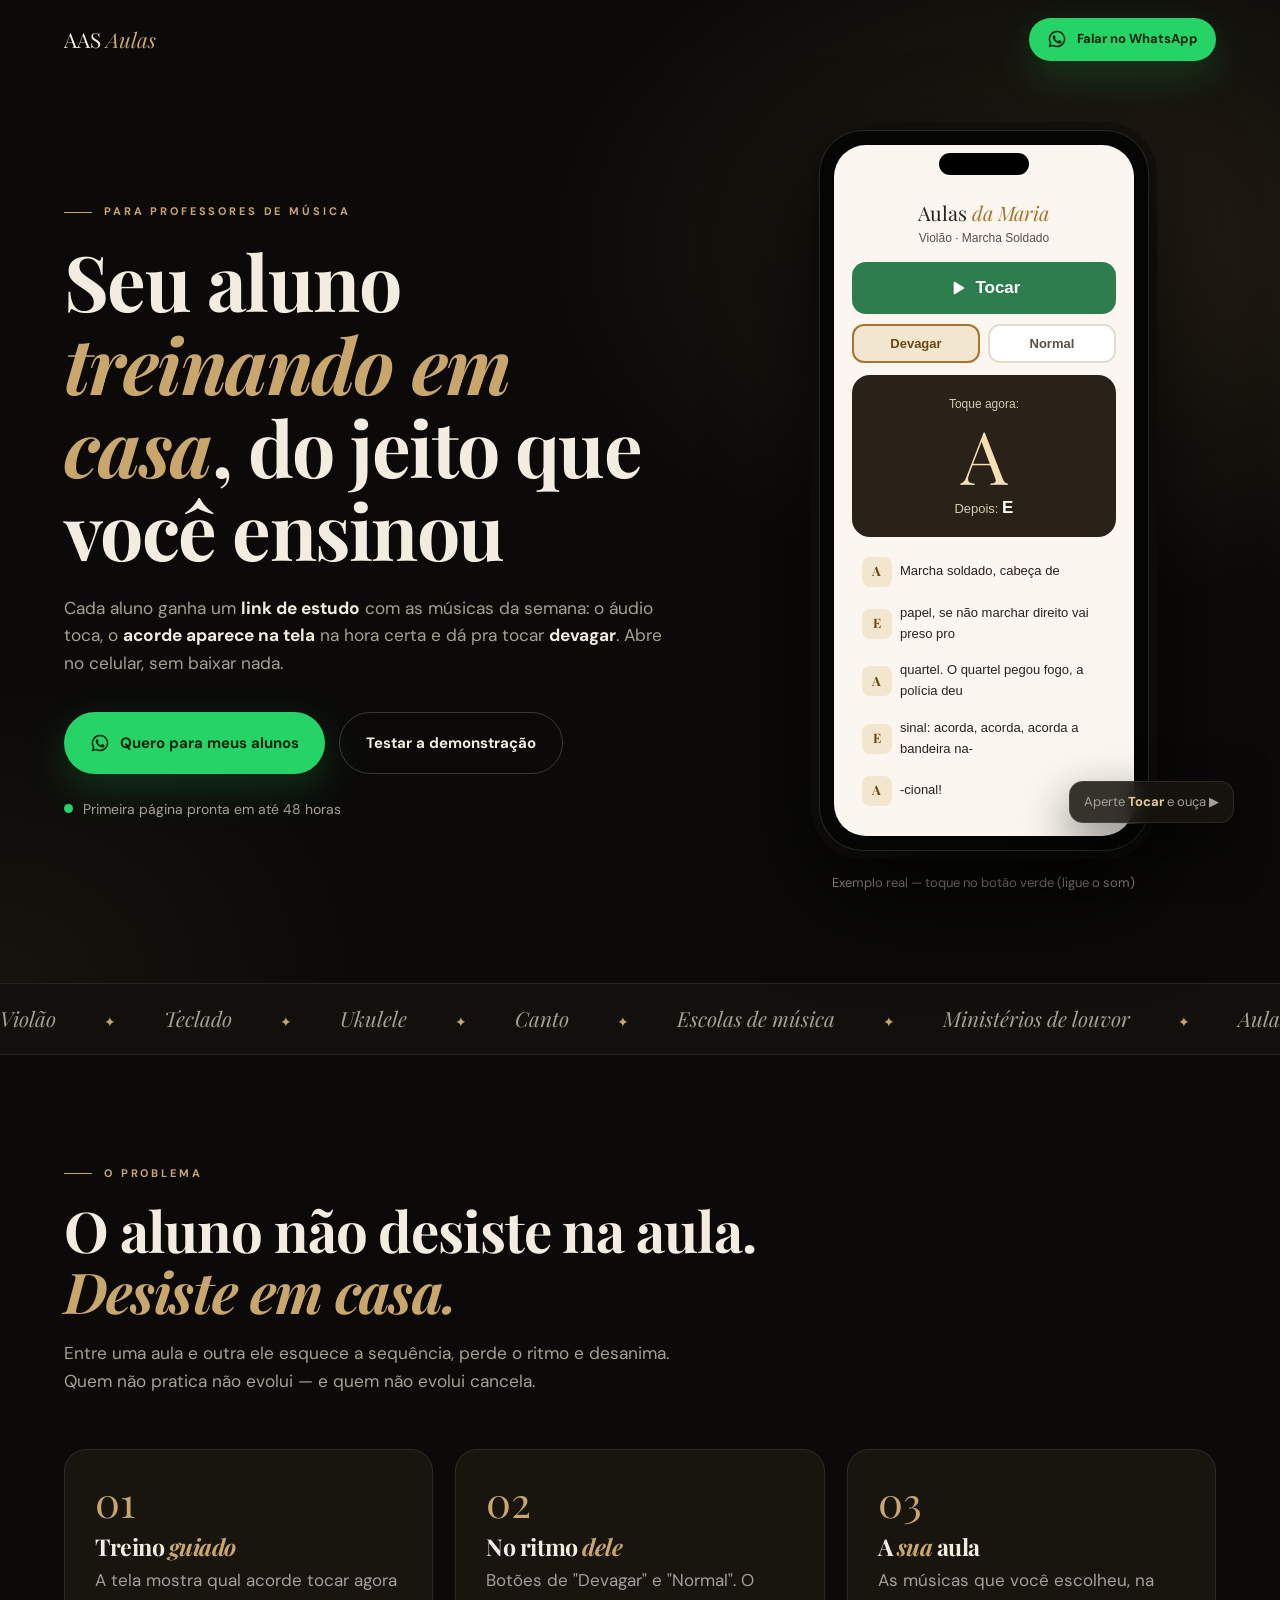
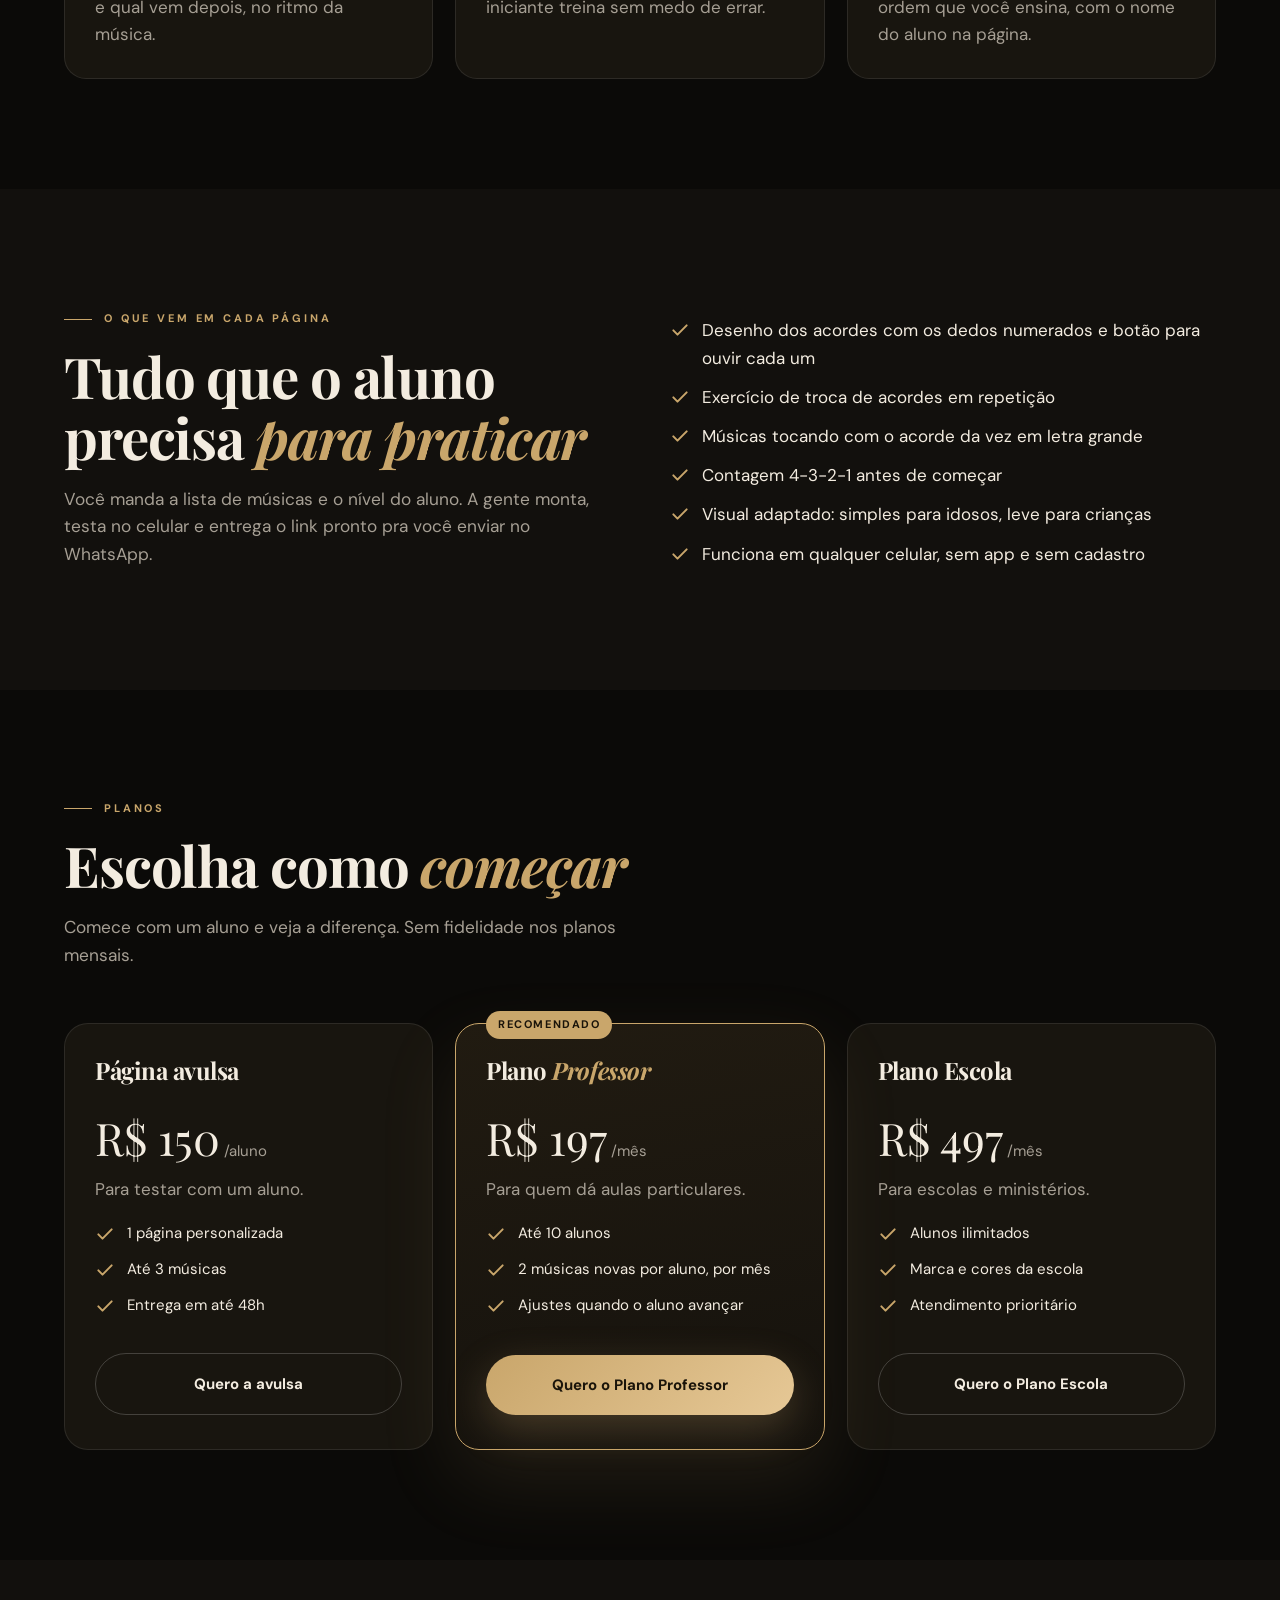
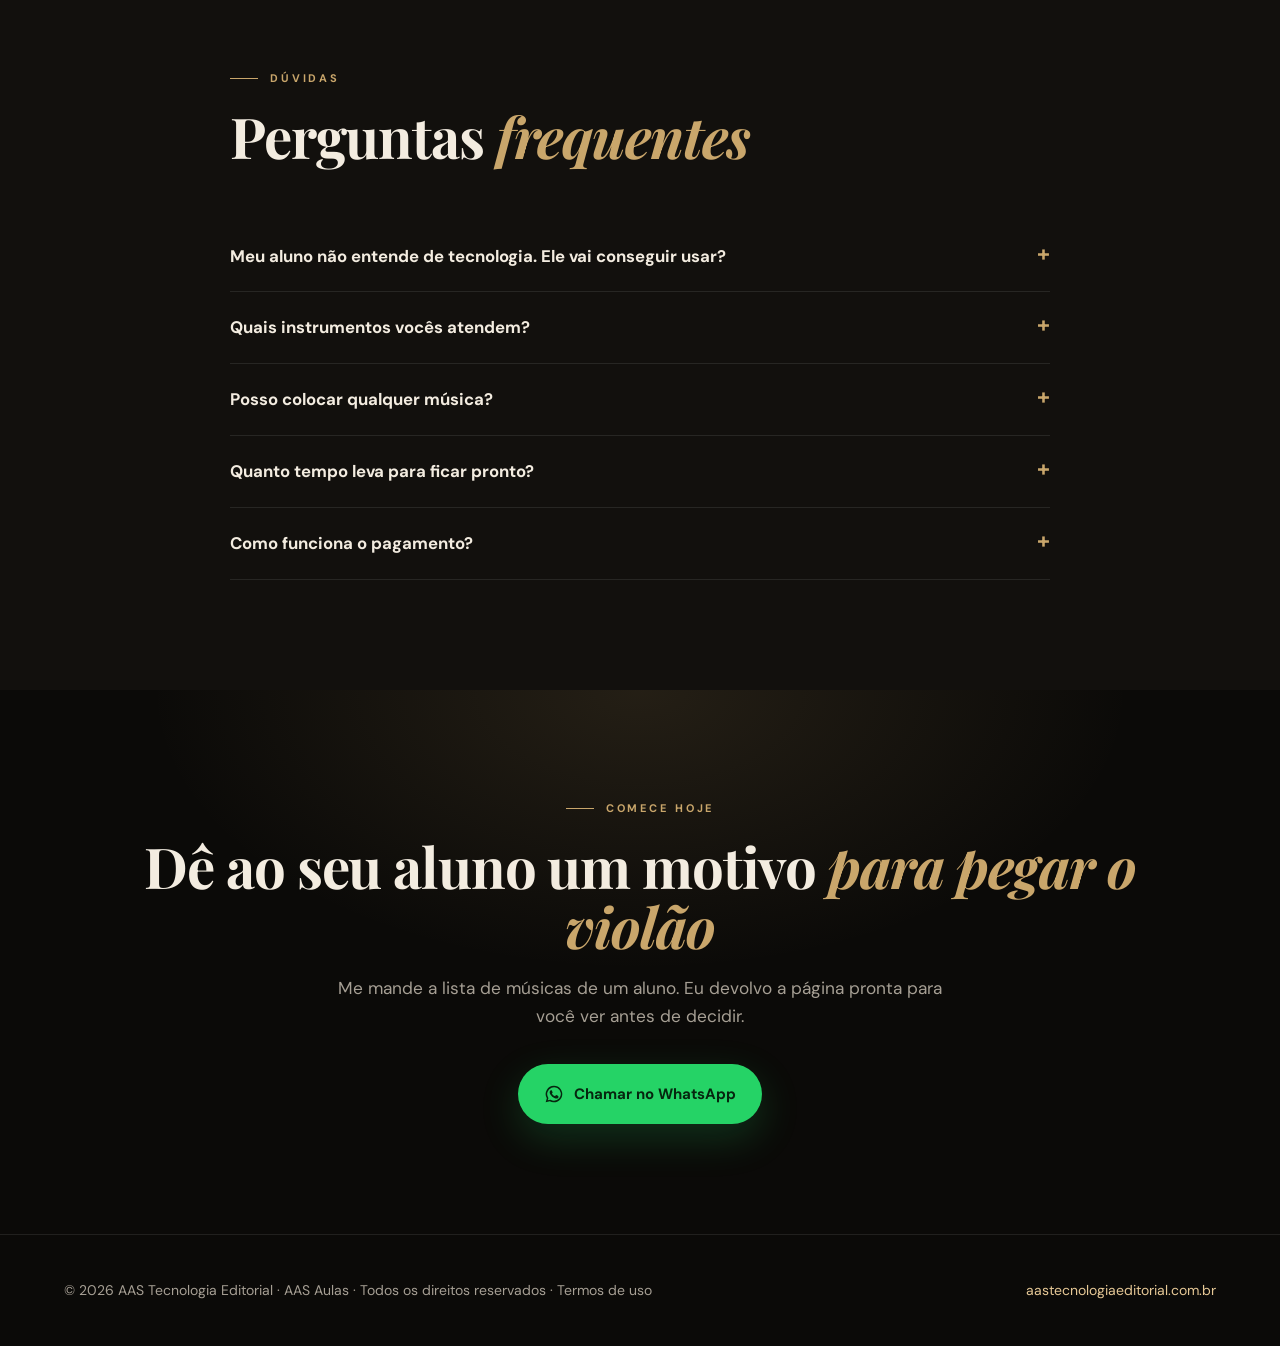
==== commit e6b46178: "Proteção de autoria: avisos de direitos autorais, licença proprietária, termos de uso e registro de " ====
--- a/aulas/index.html
+++ b/aulas/index.html
@@ -1,8 +1,18 @@
 <!DOCTYPE html>
+<!--
+  AAS Music — © 2026 Alisson · AAS Tecnologia Editorial. Todos os direitos reservados.
+  Software proprietário, protegido pela Lei 9.609/1998 (Lei do Software) e pela Lei 9.610/1998 (Direitos Autorais).
+  É proibido copiar, modificar, redistribuir, revender, sublicenciar ou criar sistemas derivados deste código,
+  no todo ou em parte, sem autorização por escrito do autor. Uso permitido somente a clientes licenciados.
+  Autoria registrada no histórico de versões de github.com/Alisson0408/aas-site (desde 17/11/2026).
+  ID de autoria: AAS-AASM-2026-F03625E8
+-->
 <html lang="pt-BR">
 <head>
 <meta charset="utf-8">
 <meta name="viewport" content="width=device-width,initial-scale=1">
+<meta name="author" content="Alisson · AAS Tecnologia Editorial">
+<meta name="copyright" content="© 2026 AAS Tecnologia Editorial. Todos os direitos reservados. AAS Music é software proprietário.">
 <title>AAS Aulas — aula interativa para professores de música</title>
 <meta name="description" content="Páginas de estudo com áudio e acordes na tela para os alunos do seu curso de música treinarem em casa. Um link por aluno, sem baixar nada.">
 <meta name="theme-color" content="#0b0a08">
@@ -218,7 +228,7 @@
 </div></section>
 </main>
 
-<footer><div class="wrap"><span>© AAS Tecnologia Editorial · AAS Aulas</span><a href="https://aastecnologiaeditorial.com.br/">aastecnologiaeditorial.com.br</a></div></footer>
+<footer><div class="wrap"><span>© 2026 AAS Tecnologia Editorial · AAS Aulas · Todos os direitos reservados · <a href="../music/termos.html" style="color:inherit">Termos de uso</a></span><a href="https://aastecnologiaeditorial.com.br/">aastecnologiaeditorial.com.br</a></div></footer>
 <a class="fab wa-link" data-msg="flutuante" href="#" aria-label="Falar no WhatsApp"><svg><use href="#i-wa"/></svg></a>
 
 <div id="dA" hidden></div><div id="dE" hidden></div>
@@ -334,5 +344,6 @@
 btn.addEventListener('click',function(){st.on?stop():start();});
 })();
 </script>
+<script>window.__AAS_AUTORIA=Object.freeze({sistema:'AAS Music',titular:'Alisson · AAS Tecnologia Editorial',id:'AAS-AASM-2026-F03625E8',ano:2026});try{console.log('%cAAS Music © 2026 AAS Tecnologia Editorial','font-weight:700;font-size:14px');console.log('Software proprietário (Lei 9.609/98). Cópia ou reprodução do código é proibida. ID: AAS-AASM-2026-F03625E8')}catch(e){}</script>
 </body>
 </html>
